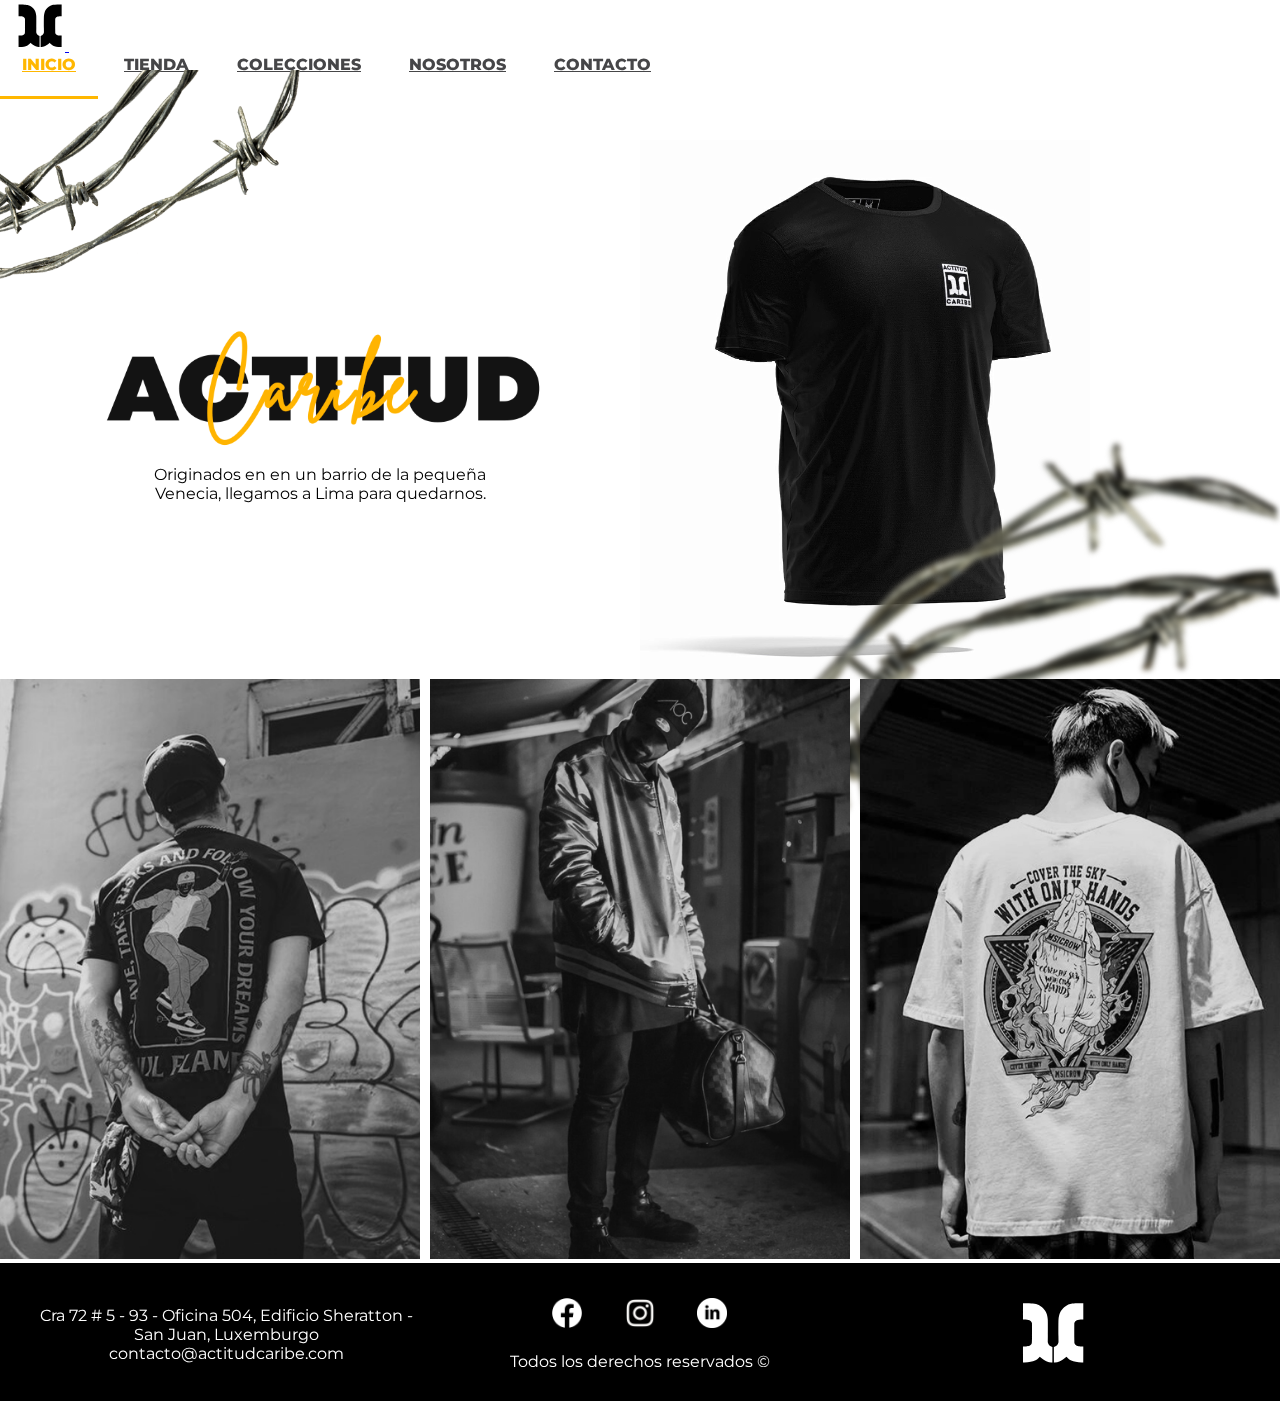
==== index.html @ e96ccc35 "Navbar con Bootstrap agregada" ====
<!DOCTYPE html>
<html lang="en">
  <head>
    <meta charset="UTF-8" />
    <meta http-equiv="X-UA-Compatible" content="IE=edge" />
    <meta name="viewport" content="width=device-width, initial-scale=1.0" />
    <link
      href="https://cdn.jsdelivr.net/npm/bootstrap@5.3.0-alpha3/dist/css/bootstrap.min.css"
      rel="stylesheet"
      integrity="sha384-KK94CHFLLe+nY2dmCWGMq91rCGa5gtU4mk92HdvYe+M/SXH301p5ILy+dN9+nJOZ"
      crossorigin="anonymous"
    />
    <link rel="stylesheet" href="./css/style.css" />
    <title>Actitud Caribe</title>
  </head>
  <body>
    <!-- Menú -->
    <header>
      <nav class="navbar fixed-top navbar-expand-lg" style="background-color: #fff;">
        <div class="container-fluid">
          <a class="navbar-brand" href="./index.html">
            <img src="./imagenes/logo.svg" width="50" />
          </a>
          <button
            class="navbar-toggler"
            type="button"
            data-bs-toggle="collapse"
            data-bs-target="#navbarSupportedContent"
            aria-controls="navbarSupportedContent"
            aria-expanded="false"
            aria-label="Toggle navigation"
          >
            <span class="navbar-toggler-icon"></span>
          </button>
          <div class="collapse navbar-collapse"  id="navbarSupportedContent">
            <div class="navbar-nav justify-content-center">
              <a class="nav-link active" aria-current="page" href="#">Inicio</a>
              <a class="nav-link" href="./secciones/tienda.html">Tienda</a>
              <a class="nav-link" href="./secciones/colecciones.html">Colecciones</a>
              <a class="nav-link" href="./secciones/nosotros.html">Nosotros</a>
              <a class="nav-link" href="./secciones/contacto.html">Contacto</a>
            </div>
          </div>
        </div>
      </nav>
    </header>
    <main>
      <section class="primario">
        <img class="alambre1" src="imagenes/alambre1.png" alt="" />
        <img class="alambre2" src="imagenes/alambre2.png" alt="" />
        <div class="text-container">
          <img
            src="imagenes/caribe-inicio.png"
            alt="Actitud Caribe"
            class="img-titulo"
          />
          <p>
            Originados en en un barrio de la pequeña <br />
            Venecia, llegamos a Lima para quedarnos.
          </p>
        </div>
        <div class="vid-container">
          <video
            class="vid-muestra"
            src="imagenes/tshirt.webm"
            autoplay="autoplay"
            loop="loop"
            muted
          ></video>
        </div>
      </section>
      <section class="secundario">
        <div class="animated-container">
          <a href="">
            <img src="imagenes/1.jpg" alt="Colecciones foto" />
            <div class="capa">
              <p>Soon</p>
            </div>
          </a>
        </div>
        <div class="animated-container">
          <a href="">
            <img src="imagenes/2.jpg" alt="tienda foto" />
            <div class="capa">
              <p>Soon</p>
            </div>
          </a>
        </div>
        <div class="animated-container">
          <a href=""
            ><img src="imagenes/3.jpg" alt="Ver mas" />
            <div class="capa">
              <p>Soon</p>
            </div>
          </a>
        </div>
      </section>
    </main>
    <footer>
      <div>
        <p>
          Cra 72 # 5 - 93 - Oficina 504, Edificio Sheratton - San Juan,
          Luxemburgo
        </p>
        <p>contacto@actitudcaribe.com</p>
      </div>
      <div>
        <div class="redes-container">
          <a href=""
            ><img class="redes-logo" src="imagenes/facebook-logo.png" alt=""
          /></a>
          <a href=""
            ><img class="redes-logo" src="imagenes/instagram-logo.png" alt=""
          /></a>
          <a href=""
            ><img class="redes-logo" src="imagenes/linkedIn-logo.png" alt=""
          /></a>
        </div>
        <div><p>Todos los derechos reservados &copy;</p></div>
      </div>
      <div>
        <img class="footer-logo" src="imagenes/logo.svg" alt="" />
      </div>
    </footer>

    <script
      src="https://cdn.jsdelivr.net/npm/bootstrap@5.3.0-alpha3/dist/js/bootstrap.bundle.min.js"
      integrity="sha384-ENjdO4Dr2bkBIFxQpeoTz1HIcje39Wm4jDKdf19U8gI4ddQ3GYNS7NTKfAdVQSZe"
      crossorigin="anonymous"
    ></script>
  </body>
</html>
---- css/style.css ----
@import url("https://fonts.googleapis.com/css2?family=Montserrat:wght@400;600;800&display=swap");

/* General */
* {
  margin: 0;
  padding: 0;
  font-family: "Montserrat", sans-serif;
}

/* Index */

/* Menu - Barra de navegación */

 /* Menu bootstrap */
 .navbar>.container-fluid {
  background-color: #fff;
 }
 .navbar-toggler{
  border: none;
 }
 .navbar-toggler:focus{
  box-shadow: none;
 }
 .navbar-toggler-icon{
  width: 35px;
 }
 .navbar-nav {
  width: 100%;
  align-items: center;
 }
 .navbar-brand {
  padding-left: 15px;
 }
 .fixed-top {
  height: 70px;
  box-shadow: -1px 5px 17px -4px #727272bf;
 }
 .navbar-expand-lg .navbar-nav .nav-link {
    font-family: "Montserrat", sans-serif;
    font-weight: 800;
    text-transform: uppercase;
    color: #464648;
    padding: 22px;
 }
 .navbar-nav .nav-link.active {
  color: #ffb700;
  border-bottom: #ffb700 solid 3px;
}
.navbar-nav .nav-link:hover {
  color: #ffb700;
  border-bottom: #ffb700 solid 3px;
}

/* Seccion Inicio */
.primario {
  position: relative;
  padding-top: 70px;
  width: 100vw;
  display: flex;
  flex-direction: column;
  text-align: center;
}
.alambre1 {
  display: none;
}
.alambre2 {
  position: absolute;
  width: 250px;
  bottom: -50px;
  right: 0;
  z-index: -10;
}
.img-titulo {
  width: 300px;
}
.vid-container {
  display: flex;
  justify-content: center;
  z-index: -20;
}
.vid-muestra {
  min-width: 300px;
  max-width: 450px;
}

/* Segunda sección */
.secundario {
  display: flex;
  flex-direction: column;
}
.animated-container{
  position: relative;
  overflow: hidden;
}
.animated-container img {
  width: 100vw;
  transition: all 2.2s cubic-bezier(.14,.4,.09,.99);
}
.capa{
  width: 100%;
  height: 100%;
  position: absolute;
  top: 0;
  background-color: rgb(0, 0, 0,.5);
  display: flex;
  align-items: center;
  justify-content: center;
  transition: all 0.4s ease;
  opacity: 0;
}
.capa p {
  color: #fff;
  font-size: 30px;
  font-weight: 800;
  text-transform: uppercase;
  transition: all 400ms ease-out;
}
.animated-container a:hover > .capa {
  opacity: 1;
}
.animated-container a:hover > img{
  transform: scale(1.1);
}

/* Footer */
footer {
  background-color: rgb(0, 0, 0);
  color: #fff;
  display: flex;
  flex-direction: column;
  text-align: center;
}
footer div {
  padding: 10px 5px;
}
.redes-container {
  display: flex;
  justify-content: space-evenly;
}
.redes-logo {
  width: 30px;
}
.footer-logo {
  width: 70px;
  filter: invert(1);
}

/* Tienda */
.section-tienda {
  padding-top: 70px;
}
.section-tienda h1 {
  font-size: 30px;
  padding: 15px 0;
  text-align: center;
}
.products-container {
  display: flex;
  flex-wrap: wrap;
  padding: 10px;
}
.products-container div {
  width: 50%;
  display: flex;
  flex-direction: column;
}
.products-container img {
  width: 100%;
}
.products-container div p {
  padding-left: 10px;
}
.products-container span {
  text-transform: uppercase;
  font-weight: 800;
  font-size: 12px;
}
.products-container a {
  color: #fff;
  background-color: #ffb700;
  text-decoration: none;
  font-weight: 600;
  padding: 3px 5px;
  border-radius: 10px;
  align-self: flex-end;
  margin-right: 10px;
}

/* Colecciones */
.section-colecciones {
  padding-top: 70px;
}
.section-colecciones h1 {
  font-size: 30px;
  text-align: center;
}
.coleccion-contenido {
  display: flex;
  flex-direction: column;
}
.coleccion {
  display: flex;
  justify-content: center;
  flex-direction: column;
  padding: 10px;
  text-align: justify;
}
.invert {
    flex-direction: column-reverse;
}
.coleccion img {
  height: 200px;
  object-fit: contain;
}
.coleccion-contenido h2 {
  text-align: center;
  color: #ffb700;
  text-transform: uppercase;
}
/* Nosotros */
.nosotros {
    padding: 70px 20px 20px;
    text-align: justify;
}
.nosotros img {
    width: 70vw;
    display: block;
    margin: auto;
}
.nosotros h1 {
    text-align: center;
}
.nosotros h3{
  color: #ffb700;
  text-align: center;
  padding: 20px 0 10px;
}

/* Contacto */
.contacto {
    padding-top: 70px;
    min-height: 75vh;
    display: flex;
}
.form-container {
    display: grid;
    grid-template-columns: 1fr;
    max-width: 500px;
    margin: auto;
    padding: 20px;
    text-align: center;
}
form {
     display: flex;
     flex-direction: column;
}
form input {
    padding: 10px 0;
    margin-bottom: 30px;
    border: none;
    border-bottom: 1px solid #ffb700;
}
form input:focus {
    outline: none;
    animation-name: borde-bajo;
    animation-iteration-count: infinite;
    animation-duration: 2s;
}
@keyframes borde-bajo {
    0% {border-image: linear-gradient(90deg, #ffb700 50%, #fff 100%);
        border-bottom: 2px solid transparent;
        border-image-slice: 1;}
    50% {border-image: linear-gradient(90deg, #fff 50%, #ffb700 100% );
        border-bottom: 2px solid transparent;
        border-image-slice: 1;}
    100% {border-image: linear-gradient(90deg, #ffb700 50%, #fff 100%);
        border-bottom: 2px solid transparent;
         border-image-slice: 1;}
}
.boton {
  background-color: #ffb700;
  color: #fff;
  font-size: 18px;
  font-weight: 600;
}

/* Medias query - Mobile First */

@media (min-width: 768px) {
  /* Seccion Inicio */
  .primario {
    display: grid;
    grid-template-columns: 1fr 1fr;
    justify-items: center;
    align-items: center;
  }
  .alambre2 {
    width: 45vw;
    bottom: -70px;
  }
  .img-titulo {
    width: 70%;
  }
  /* Segunda sección */
  .secundario {
    display: grid;
    grid-template-columns: 1fr 1fr 1fr;
    grid-gap: 10px;
  }
  .secundario img {
    width: 100%;
  }
  /* Footer */
  footer {
    display: grid;
    grid-template-columns: 1fr 1fr 1fr;
    padding: 15px 20px 10px;
    align-items: center;
    justify-items: center;
  }

  /* Tiendaa */
  .products-container div {
    width: 33%;
  }
}

@media (min-width: 992px) {
  /* Menu */
  .fixed-top{
    box-shadow: none;
  }
  
  /* Seccion inicio */
  .alambre1 {
    display: block;
    position: absolute;
    top: 0;
    left: 0;
    width: 25vw;
    z-index: 2000;
  }
  .alambre2 {
    bottom: -200px;
  }
  .vid-container {
    width: 100%;
    justify-content: flex-start;
  }

  /* Tiendaa */
  .products-container {
    margin: 0 15px;
  }
  .products-container div {
    width: 25%;
  }

  /* Coleccioness */
  .coleccion {
    flex-direction: row;
    padding: 15px 0;
    justify-content: space-evenly;
    align-items: center;
  }
  .coleccion div {
    flex-basis: 40%;
    padding: 0 15px;
  }
  .coleccion img {
    flex-basis: 50%;
    height: 380px;
  }
}
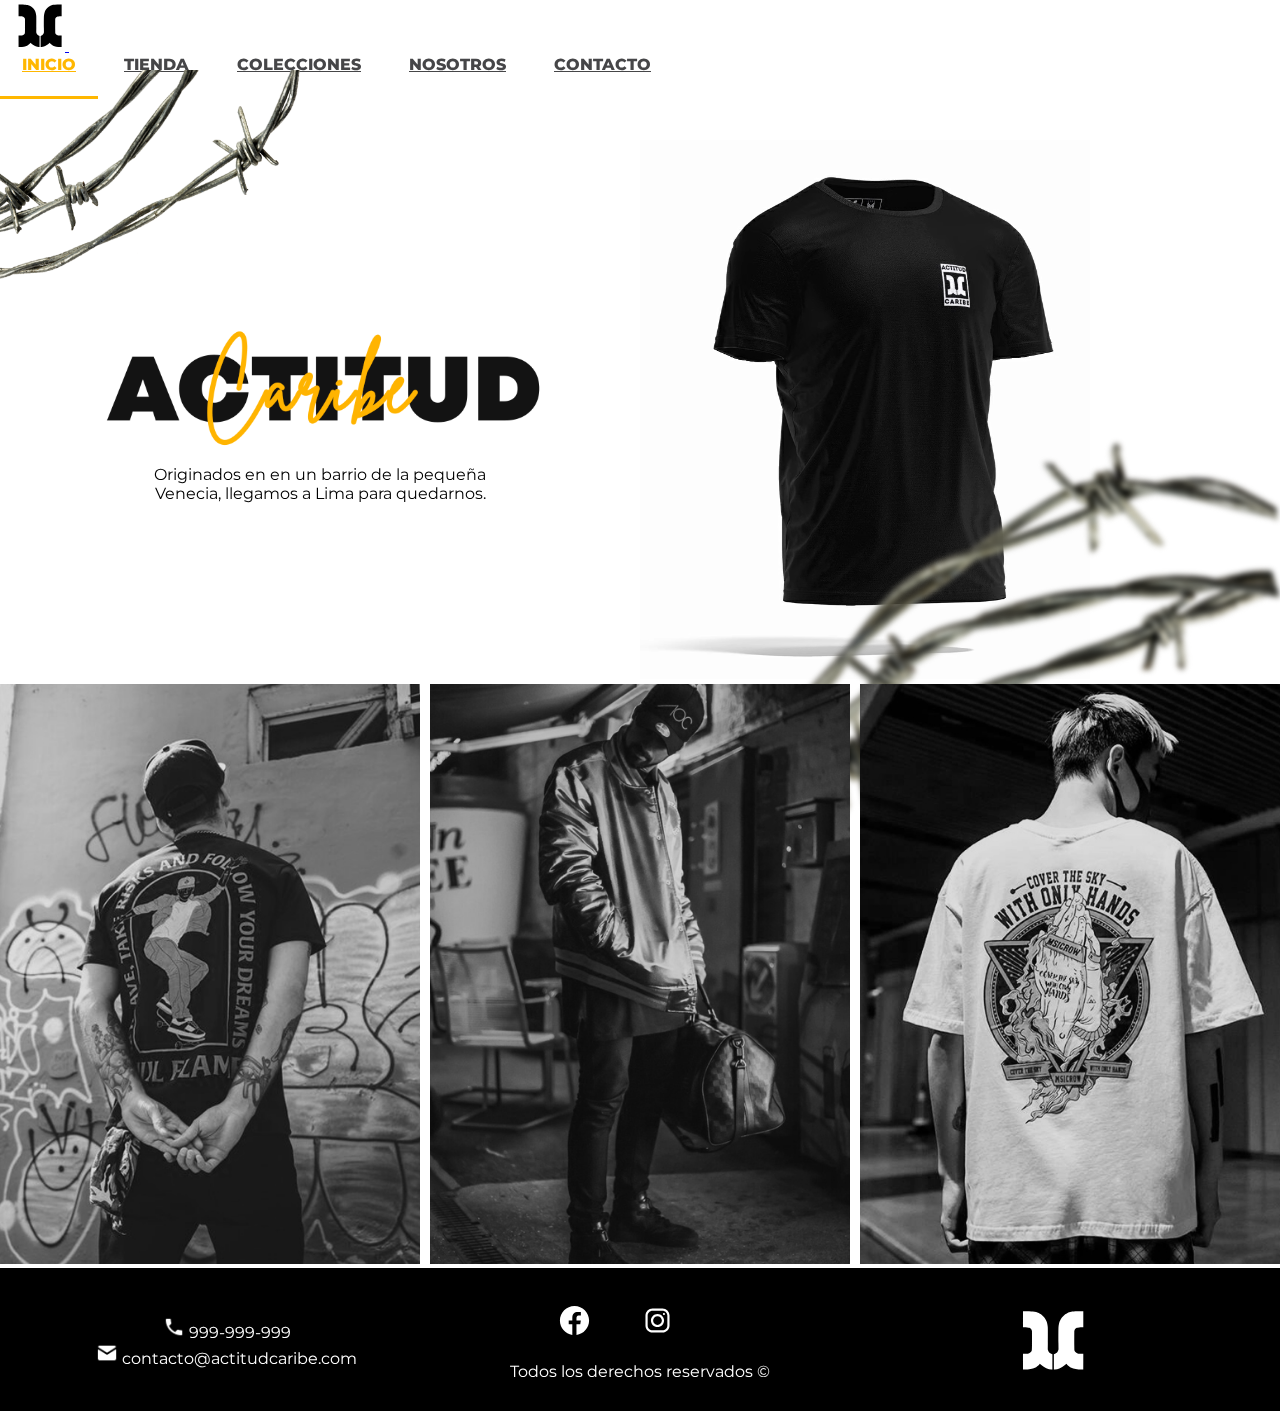
==== commit 5970a3f1: "Cambio de footer y añadido favicon" ====
--- a/index.html
+++ b/index.html
@@ -12,6 +12,7 @@
     />
     <link rel="stylesheet" href="./css/style.css" />
     <title>Actitud Caribe</title>
+    <link rel="icon" type="image/x-icon" href="./imagenes/logo.svg">
   </head>
   <body>
     <!-- Menú -->
@@ -98,22 +99,19 @@
     </main>
     <footer>
       <div>
-        <p>
-          Cra 72 # 5 - 93 - Oficina 504, Edificio Sheratton - San Juan,
-          Luxemburgo
-        </p>
-        <p>contacto@actitudcaribe.com</p>
+        <p><img src="imagenes/telefono.png" alt=""> 999-999-999</p>
+        <p><img src="imagenes/mail.png" alt=""> contacto@actitudcaribe.com</p>
       </div>
       <div>
         <div class="redes-container">
           <a href=""
-            ><img class="redes-logo" src="imagenes/facebook-logo.png" alt=""
+            ><img class="redes-logo" src="imagenes/facebook-logo.svg" alt=""
           /></a>
           <a href=""
-            ><img class="redes-logo" src="imagenes/instagram-logo.png" alt=""
+            ><img class="redes-logo" src="imagenes/instagram-logo.svg" alt=""
           /></a>
           <a href=""
-            ><img class="redes-logo" src="imagenes/linkedIn-logo.png" alt=""
+            ><img class="redes-logo" src="imagenes/linkedIn-logo.svg" alt=""
           /></a>
         </div>
         <div><p>Todos los derechos reservados &copy;</p></div>
--- a/css/style.css
+++ b/css/style.css
@@ -91,6 +91,7 @@
 .animated-container{
   position: relative;
   overflow: hidden;
+  margin-top: 5px;
 }
 .animated-container img {
   width: 100vw;
@@ -129,16 +130,24 @@
   display: flex;
   flex-direction: column;
   text-align: center;
+  padding-top: 10px;
 }
 footer div {
   padding: 10px 5px;
 }
+footer div p img {
+  width: 22px;
+}
 .redes-container {
   display: flex;
   justify-content: space-evenly;
 }
 .redes-logo {
-  width: 30px;
+  width: 35px;
+  filter: invert(1);
+}
+.redes-logo:hover {
+  filter: invert(73%) sepia(85%) saturate(2598%) hue-rotate(1deg) brightness(106%) contrast(103%);
 }
 .footer-logo {
   width: 70px;
@@ -157,7 +166,7 @@
 .products-container {
   display: flex;
   flex-wrap: wrap;
-  padding: 10px;
+  padding: 35px 10px;
 }
 .products-container div {
   width: 50%;
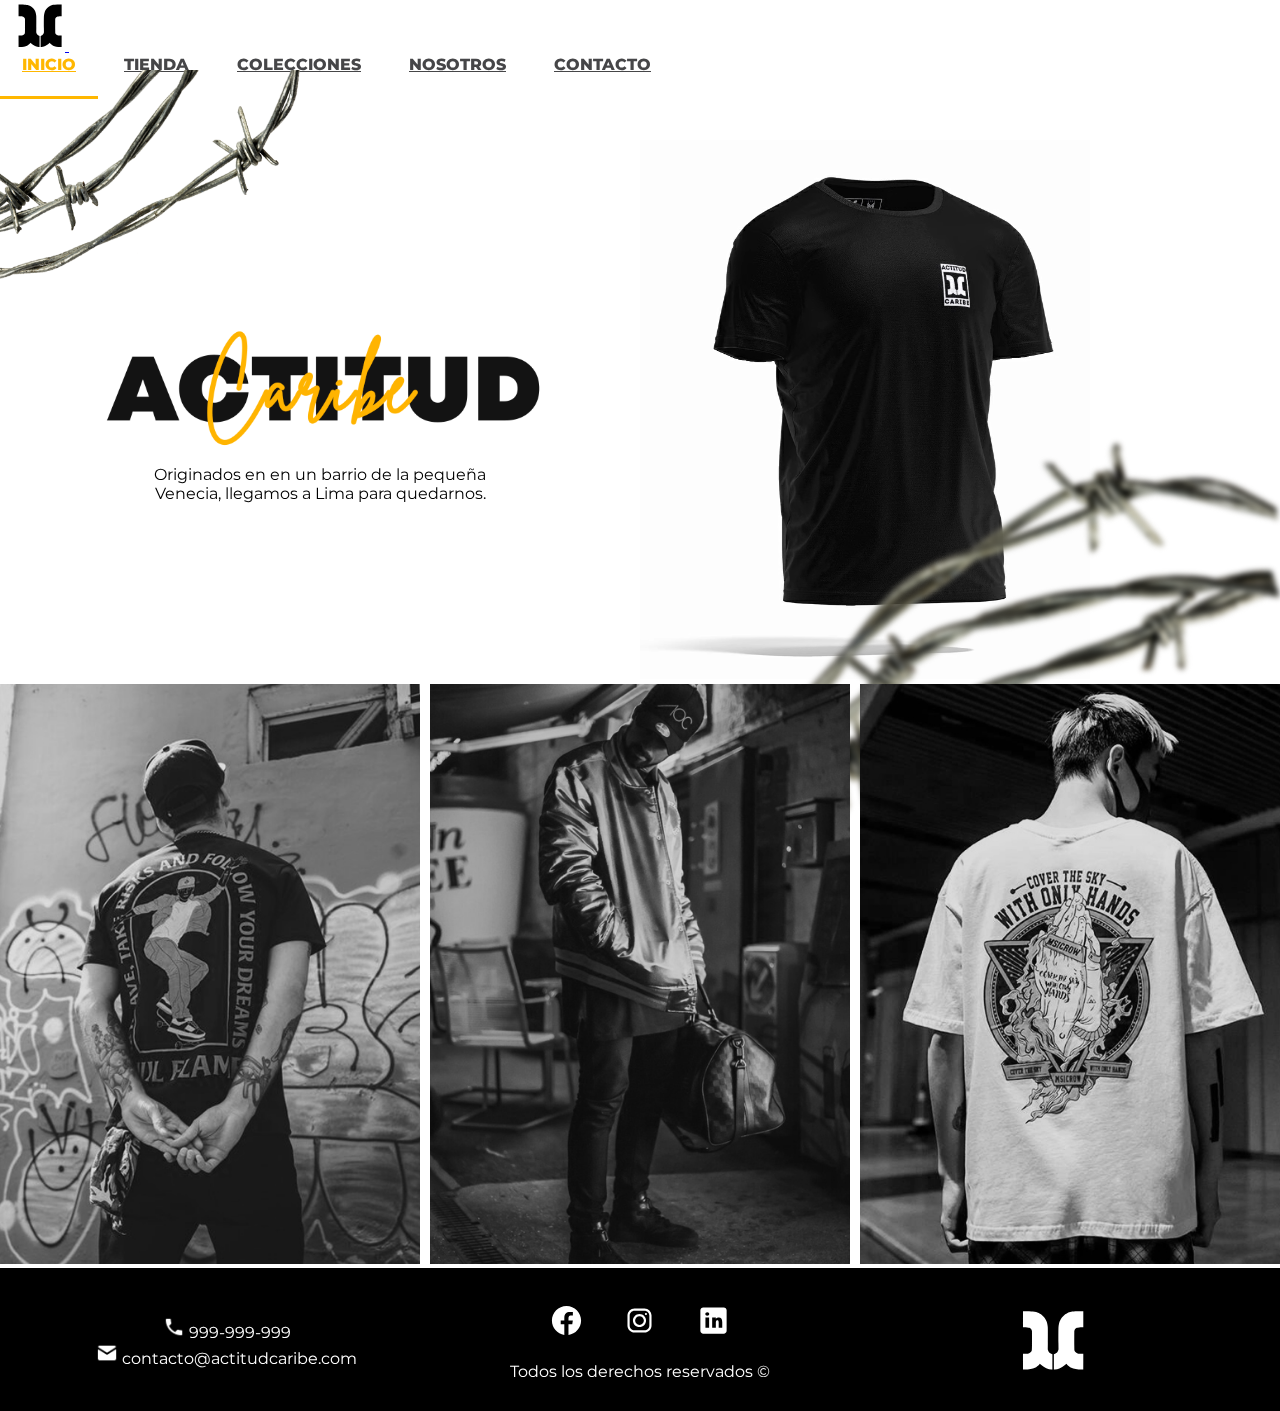
==== commit d218ab28: "arreglo de error en footer" ====
--- a/index.html
+++ b/index.html
@@ -111,7 +111,7 @@
             ><img class="redes-logo" src="imagenes/instagram-logo.svg" alt=""
           /></a>
           <a href=""
-            ><img class="redes-logo" src="imagenes/linkedIn-logo.svg" alt=""
+            ><img class="redes-logo" src="imagenes/linkedin-logo.svg" alt=""
           /></a>
         </div>
         <div><p>Todos los derechos reservados &copy;</p></div>
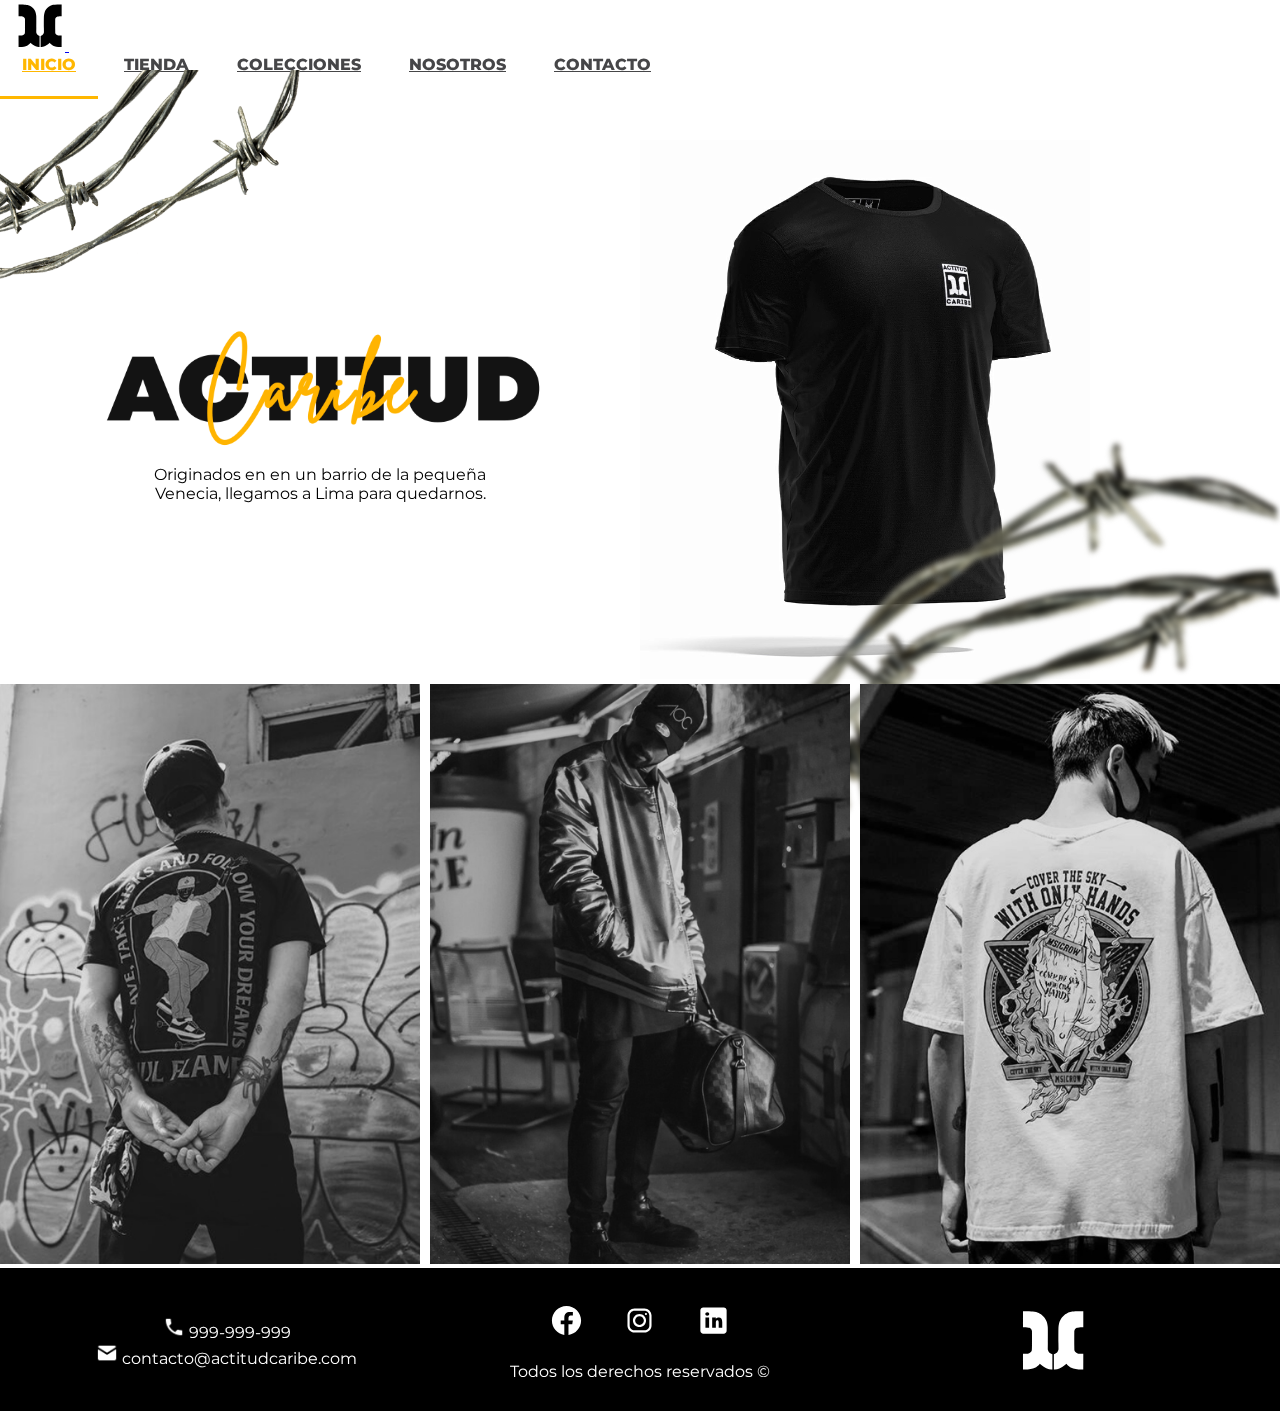
==== commit 400dcba3: "Cambio a sass" ====
--- a/index.html
+++ b/index.html
@@ -17,13 +17,13 @@
   <body>
     <!-- Menú -->
     <header>
-      <nav class="navbar fixed-top navbar-expand-lg" style="background-color: #fff;">
+      <nav class="navbar fixed-top navbar-expand-lg">
         <div class="container-fluid">
-          <a class="navbar-brand" href="./index.html">
-            <img src="./imagenes/logo.svg" width="50" />
+          <a class="navbar-brand logo-nav" href="./index.html">
+            <img src="./imagenes/logo.svg"/>
           </a>
           <button
-            class="navbar-toggler"
+            class="navbar-toggler boton-nav"
             type="button"
             data-bs-toggle="collapse"
             data-bs-target="#navbarSupportedContent"
@@ -31,10 +31,10 @@
             aria-expanded="false"
             aria-label="Toggle navigation"
           >
-            <span class="navbar-toggler-icon"></span>
+            <span class="navbar-toggler-icon boton-nav-icono"></span>
           </button>
           <div class="collapse navbar-collapse"  id="navbarSupportedContent">
-            <div class="navbar-nav justify-content-center">
+            <div class="navbar-nav justify-content-center nav-items">
               <a class="nav-link active" aria-current="page" href="#">Inicio</a>
               <a class="nav-link" href="./secciones/tienda.html">Tienda</a>
               <a class="nav-link" href="./secciones/colecciones.html">Colecciones</a>
@@ -71,7 +71,7 @@
         </div>
       </section>
       <section class="secundario">
-        <div class="animated-container">
+        <div>
           <a href="">
             <img src="imagenes/1.jpg" alt="Colecciones foto" />
             <div class="capa">
@@ -79,7 +79,7 @@
             </div>
           </a>
         </div>
-        <div class="animated-container">
+        <div>
           <a href="">
             <img src="imagenes/2.jpg" alt="tienda foto" />
             <div class="capa">
@@ -87,7 +87,7 @@
             </div>
           </a>
         </div>
-        <div class="animated-container">
+        <div>
           <a href=""
             ><img src="imagenes/3.jpg" alt="Ver mas" />
             <div class="capa">
--- a/css/style.css
+++ b/css/style.css
@@ -1,190 +1,249 @@
 @import url("https://fonts.googleapis.com/css2?family=Montserrat:wght@400;600;800&display=swap");
-
-/* General */
+.titulo-section {
+  font-weight: 800;
+  font-size: 30px;
+  padding: 15px 0;
+  text-align: center;
+}
+
 * {
   margin: 0;
   padding: 0;
   font-family: "Montserrat", sans-serif;
 }
 
-/* Index */
-
-/* Menu - Barra de navegación */
-
- /* Menu bootstrap */
- .navbar>.container-fluid {
+nav {
+  height: 70px;
+  box-shadow: -1px 5px 17px -4px rgba(114, 114, 114, 0.7490196078);
   background-color: #fff;
- }
- .navbar-toggler{
+}
+@media only screen and (min-width: 992px) {
+  nav {
+    box-shadow: none;
+  }
+}
+nav div {
+  background-color: #fff;
+}
+nav div .logo-nav {
+  padding-left: 15px;
+}
+nav div .logo-nav img {
+  width: 50px;
+}
+nav div .boton-nav {
   border: none;
- }
- .navbar-toggler:focus{
+}
+nav div .boton-nav:focus {
   box-shadow: none;
- }
- .navbar-toggler-icon{
+}
+nav div .boton-nav-icono {
   width: 35px;
- }
- .navbar-nav {
+}
+nav div .nav-items {
   width: 100%;
   align-items: center;
- }
- .navbar-brand {
-  padding-left: 15px;
- }
- .fixed-top {
-  height: 70px;
-  box-shadow: -1px 5px 17px -4px #727272bf;
- }
- .navbar-expand-lg .navbar-nav .nav-link {
-    font-family: "Montserrat", sans-serif;
-    font-weight: 800;
-    text-transform: uppercase;
-    color: #464648;
-    padding: 22px;
- }
- .navbar-nav .nav-link.active {
+}
+nav div .nav-items a {
+  font-family: "Montserrat", sans-serif;
+  font-weight: 800;
+  text-transform: uppercase;
+  color: #464648;
+  padding: 22px !important;
+}
+nav div .nav-items a:hover {
   color: #ffb700;
   border-bottom: #ffb700 solid 3px;
 }
-.navbar-nav .nav-link:hover {
-  color: #ffb700;
+nav div .nav-items .active {
+  color: #ffb700 !important;
   border-bottom: #ffb700 solid 3px;
 }
 
-/* Seccion Inicio */
+footer {
+  background-color: #000;
+  color: #fff;
+  display: flex;
+  flex-direction: column;
+  padding-top: 10px;
+}
+@media only screen and (min-width: 768px) {
+  footer {
+    display: grid;
+    grid-template-columns: 1fr 1fr 1fr;
+    padding: 15px 20px 10px;
+    align-items: center;
+    justify-items: center;
+  }
+}
+footer div {
+  padding: 10px 5px;
+}
+footer div p {
+  text-align: center;
+}
+footer div p img {
+  width: 22px;
+}
+footer .redes-container {
+  display: flex;
+  justify-content: space-evenly;
+}
+footer .redes-container .redes-logo {
+  width: 35px;
+  filter: invert(1);
+}
+footer .redes-container .redes-logo:hover {
+  filter: invert(73%) sepia(85%) saturate(2598%) hue-rotate(1deg) brightness(106%) contrast(103%);
+}
+footer .footer-logo {
+  width: 70px;
+  filter: invert(1);
+}
+
 .primario {
   position: relative;
   padding-top: 70px;
-  width: 100vw;
-  display: flex;
-  flex-direction: column;
-  text-align: center;
-}
-.alambre1 {
+  display: flex;
+  flex-direction: column;
+  text-align: center;
+}
+@media only screen and (min-width: 768px) {
+  .primario {
+    display: grid;
+    grid-template-columns: 1fr 1fr;
+    justify-items: center;
+    align-items: center;
+  }
+}
+.primario .alambre1 {
   display: none;
 }
-.alambre2 {
+@media only screen and (min-width: 992px) {
+  .primario .alambre1 {
+    display: block;
+    position: absolute;
+    top: 0;
+    left: 0;
+    width: 25vw;
+    z-index: 2000;
+  }
+}
+.primario .alambre2 {
   position: absolute;
   width: 250px;
   bottom: -50px;
   right: 0;
   z-index: -10;
 }
-.img-titulo {
+@media only screen and (min-width: 768px) {
+  .primario .alambre2 {
+    width: 45vw;
+    bottom: -70px;
+  }
+}
+@media only screen and (min-width: 992px) {
+  .primario .alambre2 {
+    bottom: -200px;
+  }
+}
+.primario .text-container .img-titulo {
   width: 300px;
 }
-.vid-container {
+@media only screen and (min-width: 768px) {
+  .primario .text-container .img-titulo {
+    width: 70%;
+  }
+}
+.primario .vid-container {
   display: flex;
   justify-content: center;
   z-index: -20;
 }
-.vid-muestra {
+@media only screen and (min-width: 992px) {
+  .primario .vid-container {
+    width: 100%;
+    justify-content: flex-start;
+  }
+}
+.primario .vid-container .vid-muestra {
   min-width: 300px;
   max-width: 450px;
 }
 
-/* Segunda sección */
 .secundario {
   display: flex;
   flex-direction: column;
 }
-.animated-container{
+@media only screen and (min-width: 768px) {
+  .secundario {
+    display: grid;
+    grid-template-columns: 1fr 1fr 1fr;
+    grid-gap: 10px;
+  }
+}
+.secundario div {
   position: relative;
   overflow: hidden;
   margin-top: 5px;
 }
-.animated-container img {
-  width: 100vw;
-  transition: all 2.2s cubic-bezier(.14,.4,.09,.99);
-}
-.capa{
+.secundario div a:hover > .capa {
+  opacity: 1;
+}
+.secundario div a:hover > img {
+  transform: scale(1.1);
+}
+.secundario div a img {
+  width: 100%;
+  transition: all 2.2s cubic-bezier(0.14, 0.4, 0.09, 0.99);
+}
+.secundario div a div {
   width: 100%;
   height: 100%;
   position: absolute;
   top: 0;
-  background-color: rgb(0, 0, 0,.5);
+  margin-top: 0;
+  background-color: rgba(0, 0, 0, 0.5);
   display: flex;
   align-items: center;
   justify-content: center;
   transition: all 0.4s ease;
   opacity: 0;
 }
-.capa p {
+.secundario div a div p {
   color: #fff;
   font-size: 30px;
   font-weight: 800;
   text-transform: uppercase;
   transition: all 400ms ease-out;
 }
-.animated-container a:hover > .capa {
-  opacity: 1;
-}
-.animated-container a:hover > img{
-  transform: scale(1.1);
-}
-
-/* Footer */
-footer {
-  background-color: rgb(0, 0, 0);
-  color: #fff;
-  display: flex;
-  flex-direction: column;
-  text-align: center;
-  padding-top: 10px;
-}
-footer div {
-  padding: 10px 5px;
-}
-footer div p img {
-  width: 22px;
-}
-.redes-container {
-  display: flex;
-  justify-content: space-evenly;
-}
-.redes-logo {
-  width: 35px;
-  filter: invert(1);
-}
-.redes-logo:hover {
-  filter: invert(73%) sepia(85%) saturate(2598%) hue-rotate(1deg) brightness(106%) contrast(103%);
-}
-.footer-logo {
-  width: 70px;
-  filter: invert(1);
-}
-
-/* Tienda */
+
 .section-tienda {
   padding-top: 70px;
 }
-.section-tienda h1 {
-  font-size: 30px;
-  padding: 15px 0;
-  text-align: center;
-}
-.products-container {
-  display: flex;
-  flex-wrap: wrap;
-  padding: 35px 10px;
-}
-.products-container div {
-  width: 50%;
-  display: flex;
-  flex-direction: column;
-}
-.products-container img {
+.section-tienda .products-container {
+  display: grid;
+  grid-template-columns: repeat(auto-fit, minmax(300px, 1fr));
+  gap: 25px;
+  padding-bottom: 25px;
+}
+.section-tienda .products-container div {
+  display: flex;
+  flex-direction: column;
+  padding: 16px;
+}
+.section-tienda .products-container div img {
   width: 100%;
 }
-.products-container div p {
+.section-tienda .products-container div p {
   padding-left: 10px;
 }
-.products-container span {
+.section-tienda .products-container div p span {
   text-transform: uppercase;
   font-weight: 800;
   font-size: 12px;
 }
-.products-container a {
+.section-tienda .products-container div a {
   color: #fff;
   background-color: #ffb700;
   text-decoration: none;
@@ -195,189 +254,120 @@
   margin-right: 10px;
 }
 
-/* Colecciones */
 .section-colecciones {
   padding-top: 70px;
 }
-.section-colecciones h1 {
-  font-size: 30px;
-  text-align: center;
-}
-.coleccion-contenido {
-  display: flex;
-  flex-direction: column;
-}
-.coleccion {
+.section-colecciones .coleccion-contenido {
+  display: flex;
+  flex-direction: column;
+}
+.section-colecciones .coleccion-contenido .coleccion {
   display: flex;
   justify-content: center;
   flex-direction: column;
   padding: 10px;
   text-align: justify;
 }
-.invert {
-    flex-direction: column-reverse;
-}
-.coleccion img {
+.section-colecciones .coleccion-contenido .coleccion .invert {
+  flex-direction: column-reverse;
+}
+@media only screen and (min-width: 992px) {
+  .section-colecciones .coleccion-contenido .coleccion {
+    flex-direction: row;
+    padding: 15px 0;
+    justify-content: space-evenly;
+    align-items: center;
+  }
+}
+.section-colecciones .coleccion-contenido .coleccion img {
   height: 200px;
-  object-fit: contain;
-}
-.coleccion-contenido h2 {
+  -o-object-fit: contain;
+     object-fit: contain;
+}
+@media only screen and (min-width: 992px) {
+  .section-colecciones .coleccion-contenido .coleccion img {
+    flex-basis: 50%;
+    height: 380px;
+  }
+}
+@media only screen and (min-width: 992px) {
+  .section-colecciones .coleccion-contenido .coleccion div {
+    flex-basis: 40%;
+  }
+}
+.section-colecciones .coleccion-contenido .coleccion div h2 {
   text-align: center;
   color: #ffb700;
   text-transform: uppercase;
 }
-/* Nosotros */
+
 .nosotros {
-    padding: 70px 20px 20px;
-    text-align: justify;
+  padding: 70px 20px 20px;
+  text-align: justify;
 }
 .nosotros img {
-    width: 70vw;
-    display: block;
-    margin: auto;
-}
-.nosotros h1 {
-    text-align: center;
-}
-.nosotros h3{
+  width: 70vw;
+  display: block;
+  margin: auto;
+}
+.nosotros h3 {
   color: #ffb700;
   text-align: center;
   padding: 20px 0 10px;
 }
 
-/* Contacto */
 .contacto {
-    padding-top: 70px;
-    min-height: 75vh;
-    display: flex;
-}
-.form-container {
-    display: grid;
-    grid-template-columns: 1fr;
-    max-width: 500px;
-    margin: auto;
-    padding: 20px;
-    text-align: center;
-}
-form {
-     display: flex;
-     flex-direction: column;
-}
-form input {
-    padding: 10px 0;
-    margin-bottom: 30px;
-    border: none;
-    border-bottom: 1px solid #ffb700;
-}
-form input:focus {
-    outline: none;
-    animation-name: borde-bajo;
-    animation-iteration-count: infinite;
-    animation-duration: 2s;
+  padding-top: 70px;
+  min-height: 100vh;
+  display: flex;
+}
+.contacto .form-container {
+  display: grid;
+  grid-template-columns: 1fr;
+  max-width: 500px;
+  margin: auto;
+  padding: 20px;
+  text-align: center;
+}
+.contacto form {
+  display: flex;
+  flex-direction: column;
+}
+.contacto form input {
+  padding: 10px 0;
+  margin-bottom: 30px;
+  border: none;
+  border-bottom: 1px solid #ffb700;
+}
+.contacto form input:focus {
+  outline: none;
+  animation-name: borde-bajo;
+  animation-iteration-count: infinite;
+  animation-duration: 2s;
 }
 @keyframes borde-bajo {
-    0% {border-image: linear-gradient(90deg, #ffb700 50%, #fff 100%);
-        border-bottom: 2px solid transparent;
-        border-image-slice: 1;}
-    50% {border-image: linear-gradient(90deg, #fff 50%, #ffb700 100% );
-        border-bottom: 2px solid transparent;
-        border-image-slice: 1;}
-    100% {border-image: linear-gradient(90deg, #ffb700 50%, #fff 100%);
-        border-bottom: 2px solid transparent;
-         border-image-slice: 1;}
-}
-.boton {
+  0% {
+    -o-border-image: linear-gradient(90deg, #ffb700 50%, #fff 100%);
+       border-image: linear-gradient(90deg, #ffb700 50%, #fff 100%);
+    border-bottom: 2px solid transparent;
+    border-image-slice: 1;
+  }
+  50% {
+    -o-border-image: linear-gradient(90deg, #fff 50%, #ffb700 100%);
+       border-image: linear-gradient(90deg, #fff 50%, #ffb700 100%);
+    border-bottom: 2px solid transparent;
+    border-image-slice: 1;
+  }
+  100% {
+    -o-border-image: linear-gradient(90deg, #ffb700 50%, #fff 100%);
+       border-image: linear-gradient(90deg, #ffb700 50%, #fff 100%);
+    border-bottom: 2px solid transparent;
+    border-image-slice: 1;
+  }
+}
+.contacto form .boton {
   background-color: #ffb700;
   color: #fff;
   font-size: 18px;
   font-weight: 600;
-}
-
-/* Medias query - Mobile First */
-
-@media (min-width: 768px) {
-  /* Seccion Inicio */
-  .primario {
-    display: grid;
-    grid-template-columns: 1fr 1fr;
-    justify-items: center;
-    align-items: center;
-  }
-  .alambre2 {
-    width: 45vw;
-    bottom: -70px;
-  }
-  .img-titulo {
-    width: 70%;
-  }
-  /* Segunda sección */
-  .secundario {
-    display: grid;
-    grid-template-columns: 1fr 1fr 1fr;
-    grid-gap: 10px;
-  }
-  .secundario img {
-    width: 100%;
-  }
-  /* Footer */
-  footer {
-    display: grid;
-    grid-template-columns: 1fr 1fr 1fr;
-    padding: 15px 20px 10px;
-    align-items: center;
-    justify-items: center;
-  }
-
-  /* Tiendaa */
-  .products-container div {
-    width: 33%;
-  }
-}
-
-@media (min-width: 992px) {
-  /* Menu */
-  .fixed-top{
-    box-shadow: none;
-  }
-  
-  /* Seccion inicio */
-  .alambre1 {
-    display: block;
-    position: absolute;
-    top: 0;
-    left: 0;
-    width: 25vw;
-    z-index: 2000;
-  }
-  .alambre2 {
-    bottom: -200px;
-  }
-  .vid-container {
-    width: 100%;
-    justify-content: flex-start;
-  }
-
-  /* Tiendaa */
-  .products-container {
-    margin: 0 15px;
-  }
-  .products-container div {
-    width: 25%;
-  }
-
-  /* Coleccioness */
-  .coleccion {
-    flex-direction: row;
-    padding: 15px 0;
-    justify-content: space-evenly;
-    align-items: center;
-  }
-  .coleccion div {
-    flex-basis: 40%;
-    padding: 0 15px;
-  }
-  .coleccion img {
-    flex-basis: 50%;
-    height: 380px;
-  }
-}
+}/*# sourceMappingURL=style.css.map */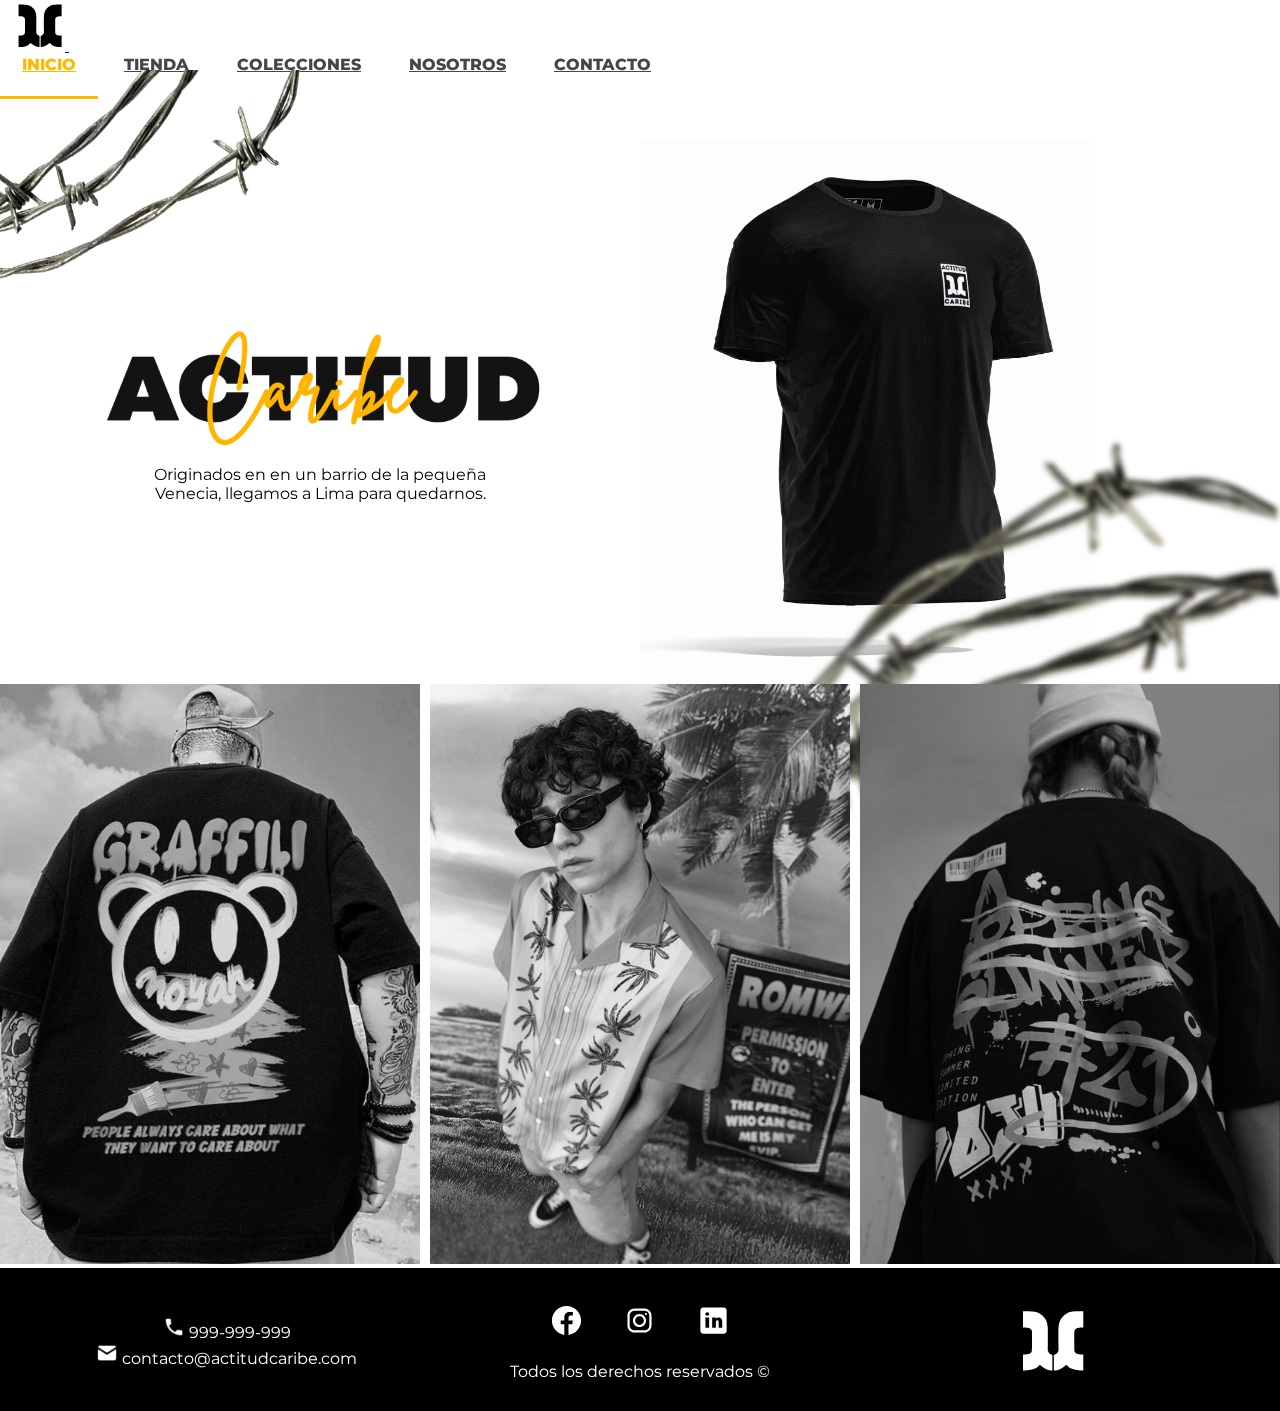
==== commit 927d543e: "Rellenando con contenido (Quitando lorem y cambiando imagenes)" ====
--- a/index.html
+++ b/index.html
@@ -72,26 +72,26 @@
       </section>
       <section class="secundario">
         <div>
-          <a href="">
-            <img src="imagenes/1.jpg" alt="Colecciones foto" />
+          <a href="./secciones/tienda.html">
+            <img src="imagenes/polo-tienda-4.jpg" alt="Colecciones foto" />
             <div class="capa">
-              <p>Soon</p>
+              <p>Tienda</p>
             </div>
           </a>
         </div>
         <div>
-          <a href="">
-            <img src="imagenes/2.jpg" alt="tienda foto" />
+          <a href="./secciones/colecciones.html">
+            <img src="imagenes/polo-tienda-2.jpg" alt="tienda foto" />
             <div class="capa">
-              <p>Soon</p>
+              <p>Colecciones</p>
             </div>
           </a>
         </div>
         <div>
-          <a href=""
-            ><img src="imagenes/3.jpg" alt="Ver mas" />
+          <a href="./secciones/nosotros.html">
+            <img src="imagenes/polo-tienda-6.jpg" alt="Ver mas" />
             <div class="capa">
-              <p>Soon</p>
+              <p>Nosotros</p>
             </div>
           </a>
         </div>
--- a/css/style.css
+++ b/css/style.css
@@ -78,6 +78,7 @@
 }
 footer div {
   padding: 10px 5px;
+  margin: auto;
 }
 footer div p {
   text-align: center;
@@ -195,6 +196,10 @@
 }
 .secundario div a img {
   width: 100%;
+  filter: grayscale(1);
+  aspect-ratio: 34/47;
+  -o-object-fit: cover;
+     object-fit: cover;
   transition: all 2.2s cubic-bezier(0.14, 0.4, 0.09, 0.99);
 }
 .secundario div a div {
@@ -225,7 +230,7 @@
   display: grid;
   grid-template-columns: repeat(auto-fit, minmax(300px, 1fr));
   gap: 25px;
-  padding-bottom: 25px;
+  padding: 0 10px 25px;
 }
 .section-tienda .products-container div {
   display: flex;
@@ -234,6 +239,16 @@
 }
 .section-tienda .products-container div img {
   width: 100%;
+  aspect-ratio: 4/5;
+  -o-object-fit: cover;
+     object-fit: cover;
+  -o-object-position: top;
+     object-position: top;
+  filter: grayscale(0.6);
+  transition: all 0.4s;
+}
+.section-tienda .products-container div img:hover {
+  filter: grayscale(0);
 }
 .section-tienda .products-container div p {
   padding-left: 10px;
@@ -268,47 +283,43 @@
   padding: 10px;
   text-align: justify;
 }
-.section-colecciones .coleccion-contenido .coleccion .invert {
+.section-colecciones .coleccion-contenido .coleccion img {
+  -o-object-fit: cover;
+     object-fit: cover;
+}
+.section-colecciones .coleccion-contenido .coleccion div h2 {
+  text-align: center;
+  color: #ffb700;
+  text-transform: uppercase;
+}
+.section-colecciones .coleccion-contenido .invert {
   flex-direction: column-reverse;
 }
-@media only screen and (min-width: 992px) {
+
+@media (min-width: 992px) {
   .section-colecciones .coleccion-contenido .coleccion {
     flex-direction: row;
-    padding: 15px 0;
+    padding: 15px;
+    align-items: center;
     justify-content: space-evenly;
-    align-items: center;
-  }
-}
-.section-colecciones .coleccion-contenido .coleccion img {
-  height: 200px;
-  -o-object-fit: contain;
-     object-fit: contain;
-}
-@media only screen and (min-width: 992px) {
+  }
+  .section-colecciones .coleccion-contenido .coleccion div {
+    padding: 0 15px;
+    width: 35%;
+  }
   .section-colecciones .coleccion-contenido .coleccion img {
-    flex-basis: 50%;
-    height: 380px;
-  }
-}
-@media only screen and (min-width: 992px) {
-  .section-colecciones .coleccion-contenido .coleccion div {
-    flex-basis: 40%;
-  }
-}
-.section-colecciones .coleccion-contenido .coleccion div h2 {
-  text-align: center;
-  color: #ffb700;
-  text-transform: uppercase;
-}
-
+    width: 50%;
+  }
+}
 .nosotros {
   padding: 70px 20px 20px;
   text-align: justify;
 }
 .nosotros img {
-  width: 70vw;
+  width: 70%;
   display: block;
   margin: auto;
+  margin-right: 0;
 }
 .nosotros h3 {
   color: #ffb700;
@@ -316,6 +327,14 @@
   padding: 20px 0 10px;
 }
 
+@media (min-width: 768px) {
+  .nosotros {
+    padding: 70px 100px 20px;
+  }
+  .nosotros img {
+    width: 50%;
+  }
+}
 .contacto {
   padding-top: 70px;
   min-height: 100vh;
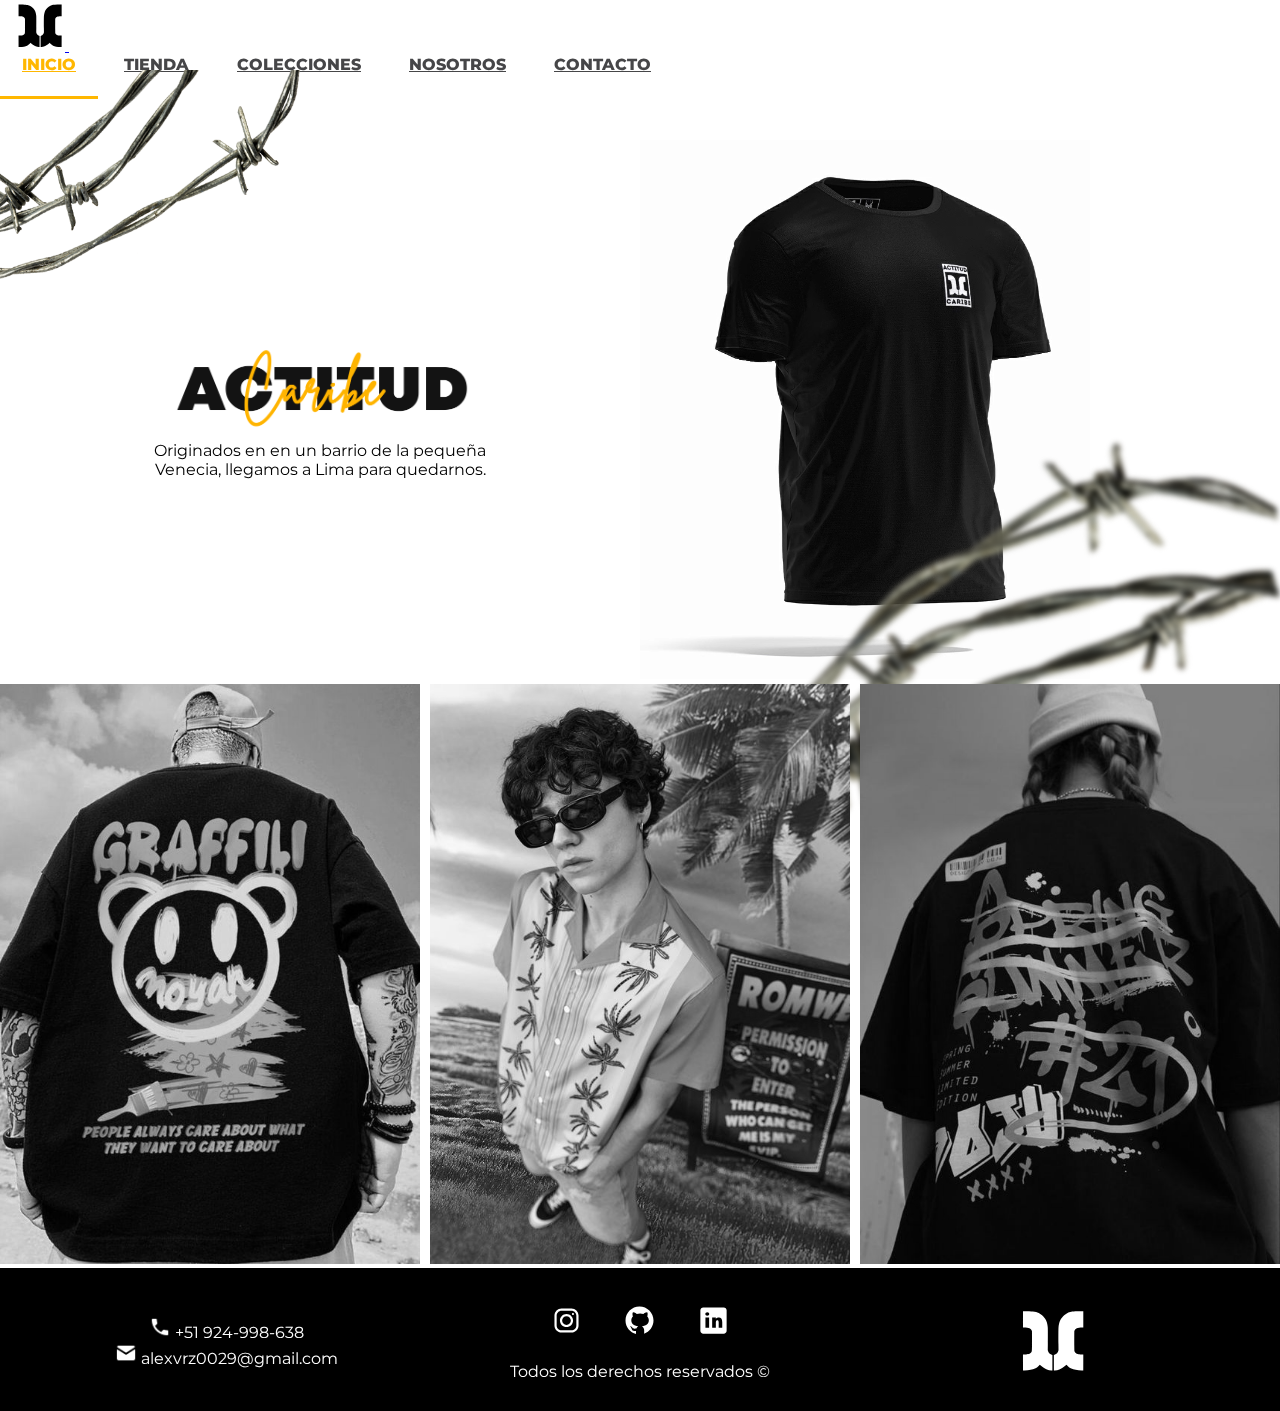
==== commit 3cf88668: "Agregando alts, Bem, extend,variable, y mas detalles y correciones" ====
--- a/index.html
+++ b/index.html
@@ -1,9 +1,15 @@
 <!DOCTYPE html>
-<html lang="en">
+<html lang="es">
   <head>
     <meta charset="UTF-8" />
     <meta http-equiv="X-UA-Compatible" content="IE=edge" />
     <meta name="viewport" content="width=device-width, initial-scale=1.0" />
+    <meta
+      name="description"
+      content="Bienvenido a Actitud Caribe, la tienda de ropa streetwear en línea que ofrece una amplia variedad de productos de alta calidad y marcas locales y emergentes. Explora nuestras colecciones y encuentra el estilo perfecto que se adapte a tu personalidad.">
+    <meta
+    name="keywords"
+    content="Actitud Caribe, tienda de ropa streetwear, moda urbana, colecciones de ropa, ropa de moda">
     <link
       href="https://cdn.jsdelivr.net/npm/bootstrap@5.3.0-alpha3/dist/css/bootstrap.min.css"
       rel="stylesheet"
@@ -12,7 +18,7 @@
     />
     <link rel="stylesheet" href="./css/style.css" />
     <title>Actitud Caribe</title>
-    <link rel="icon" type="image/x-icon" href="./imagenes/logo.svg">
+    <link rel="icon" type="image/x-icon" href="./imagenes/logo.svg" />
   </head>
   <body>
     <!-- Menú -->
@@ -20,7 +26,7 @@
       <nav class="navbar fixed-top navbar-expand-lg">
         <div class="container-fluid">
           <a class="navbar-brand logo-nav" href="./index.html">
-            <img src="./imagenes/logo.svg"/>
+            <img src="./imagenes/logo.svg" alt="logo actitud caribe"/>
           </a>
           <button
             class="navbar-toggler boton-nav"
@@ -33,22 +39,24 @@
           >
             <span class="navbar-toggler-icon boton-nav-icono"></span>
           </button>
-          <div class="collapse navbar-collapse"  id="navbarSupportedContent">
+          <div class="collapse navbar-collapse" id="navbarSupportedContent">
             <div class="navbar-nav justify-content-center nav-items">
               <a class="nav-link active" aria-current="page" href="#">Inicio</a>
-              <a class="nav-link" href="./secciones/tienda.html">Tienda</a>
-              <a class="nav-link" href="./secciones/colecciones.html">Colecciones</a>
-              <a class="nav-link" href="./secciones/nosotros.html">Nosotros</a>
-              <a class="nav-link" href="./secciones/contacto.html">Contacto</a>
+              <a class="nav-link" href="./pages/tienda.html">Tienda</a>
+              <a class="nav-link" href="./pages/colecciones.html"
+                >Colecciones</a
+              >
+              <a class="nav-link" href="./pages/nosotros.html">Nosotros</a>
+              <a class="nav-link" href="./pages/contacto.html">Contacto</a>
             </div>
           </div>
         </div>
       </nav>
     </header>
-    <main>
-      <section class="primario">
-        <img class="alambre1" src="imagenes/alambre1.png" alt="" />
-        <img class="alambre2" src="imagenes/alambre2.png" alt="" />
+    <main class="inicio">
+      <section class="inicio__primario">
+        <img class="alambre1" src="imagenes/alambre1.png" alt="Púas de alambre" />
+        <img class="alambre2" src="imagenes/alambre2.png" alt="Púas de alambre" />
         <div class="text-container">
           <img
             src="imagenes/caribe-inicio.png"
@@ -70,26 +78,26 @@
           ></video>
         </div>
       </section>
-      <section class="secundario">
+      <section class="inicio__secundario">
         <div>
-          <a href="./secciones/tienda.html">
-            <img src="imagenes/polo-tienda-4.jpg" alt="Colecciones foto" />
+          <a href="./pages/tienda.html">
+            <img src="imagenes/polo-tienda-4.jpg" alt="Tienda" />
             <div class="capa">
               <p>Tienda</p>
             </div>
           </a>
         </div>
         <div>
-          <a href="./secciones/colecciones.html">
-            <img src="imagenes/polo-tienda-2.jpg" alt="tienda foto" />
+          <a href="./pages/colecciones.html">
+            <img src="imagenes/polo-tienda-2.jpg" alt="Colecciones" />
             <div class="capa">
               <p>Colecciones</p>
             </div>
           </a>
         </div>
         <div>
-          <a href="./secciones/nosotros.html">
-            <img src="imagenes/polo-tienda-6.jpg" alt="Ver mas" />
+          <a href="./pages/nosotros.html">
+            <img src="imagenes/polo-tienda-6.jpg" alt="Nosotros" />
             <div class="capa">
               <p>Nosotros</p>
             </div>
@@ -99,25 +107,36 @@
     </main>
     <footer>
       <div>
-        <p><img src="imagenes/telefono.png" alt=""> 999-999-999</p>
-        <p><img src="imagenes/mail.png" alt=""> contacto@actitudcaribe.com</p>
+        <p><img src="imagenes/telefono.png" alt="telefono" /> +51 924-998-638</p>
+        <p><img src="imagenes/mail.png" alt="correo" /> alexvrz0029@gmail.com</p>
       </div>
       <div>
         <div class="redes-container">
-          <a href=""
-            ><img class="redes-logo" src="imagenes/facebook-logo.svg" alt=""
+          <a href="https://www.instagram.com/alexmacuin/" target="_blank"
+            ><img
+              class="redes-logo"
+              src="imagenes/instagram-logo.svg"
+              alt="logo de instagram"
           /></a>
-          <a href=""
-            ><img class="redes-logo" src="imagenes/instagram-logo.svg" alt=""
+          <a href="https://github.com/AlexanderVerenzuela" target="_blank"
+            ><img
+              class="redes-logo"
+              src="imagenes/github-logo.svg"
+              alt="logo de github"
           /></a>
-          <a href=""
-            ><img class="redes-logo" src="imagenes/linkedin-logo.svg" alt=""
+          <a
+            href="https://www.linkedin.com/in/alexander-verenzuela-daboin-0ba061134/"
+            target="_blank"
+            ><img
+              class="redes-logo"
+              src="imagenes/linkedin-logo.svg"
+              alt="logo de linkedin"
           /></a>
         </div>
         <div><p>Todos los derechos reservados &copy;</p></div>
       </div>
       <div>
-        <img class="footer-logo" src="imagenes/logo.svg" alt="" />
+        <img class="footer-logo" src="imagenes/logo.svg" alt="Logo Actitud Caribe" />
       </div>
     </footer>
 
--- a/css/style.css
+++ b/css/style.css
@@ -1,5 +1,5 @@
 @import url("https://fonts.googleapis.com/css2?family=Montserrat:wght@400;600;800&display=swap");
-.titulo-section {
+.titulo-section, .section-colecciones .coleccion-contenido .coleccion div h2 {
   font-weight: 800;
   font-size: 30px;
   padding: 15px 0;
@@ -16,11 +16,6 @@
   height: 70px;
   box-shadow: -1px 5px 17px -4px rgba(114, 114, 114, 0.7490196078);
   background-color: #fff;
-}
-@media only screen and (min-width: 992px) {
-  nav {
-    box-shadow: none;
-  }
 }
 nav div {
   background-color: #fff;
@@ -60,6 +55,11 @@
   border-bottom: #ffb700 solid 3px;
 }
 
+@media (min-width: 992px) {
+  nav {
+    box-shadow: none;
+  }
+}
 footer {
   background-color: #000;
   color: #fff;
@@ -67,7 +67,33 @@
   flex-direction: column;
   padding-top: 10px;
 }
-@media only screen and (min-width: 768px) {
+footer div {
+  padding: 10px 5px;
+  margin: auto;
+}
+footer div p {
+  text-align: center;
+}
+footer div p img {
+  width: 22px;
+}
+footer .redes-container {
+  display: flex;
+  justify-content: space-evenly;
+}
+footer .redes-container .redes-logo {
+  width: 35px;
+  filter: invert(1);
+}
+footer .redes-container .redes-logo:hover {
+  filter: invert(73%) sepia(85%) saturate(2598%) hue-rotate(1deg) brightness(106%) contrast(103%);
+}
+footer .footer-logo {
+  width: 70px;
+  filter: invert(1);
+}
+
+@media (min-width: 768px) {
   footer {
     display: grid;
     grid-template-columns: 1fr 1fr 1fr;
@@ -76,52 +102,104 @@
     justify-items: center;
   }
 }
-footer div {
-  padding: 10px 5px;
-  margin: auto;
-}
-footer div p {
-  text-align: center;
-}
-footer div p img {
-  width: 22px;
-}
-footer .redes-container {
-  display: flex;
-  justify-content: space-evenly;
-}
-footer .redes-container .redes-logo {
-  width: 35px;
-  filter: invert(1);
-}
-footer .redes-container .redes-logo:hover {
-  filter: invert(73%) sepia(85%) saturate(2598%) hue-rotate(1deg) brightness(106%) contrast(103%);
-}
-footer .footer-logo {
-  width: 70px;
-  filter: invert(1);
-}
-
-.primario {
+.inicio__primario {
   position: relative;
   padding-top: 70px;
   display: flex;
   flex-direction: column;
   text-align: center;
 }
-@media only screen and (min-width: 768px) {
-  .primario {
+.inicio__primario .alambre1 {
+  display: none;
+}
+.inicio__primario .alambre2 {
+  position: absolute;
+  width: 250px;
+  bottom: -50px;
+  right: 0;
+  z-index: -10;
+}
+.inicio__primario .text-container .img-titulo {
+  width: 300px;
+}
+.inicio__primario .vid-container {
+  display: flex;
+  justify-content: center;
+  z-index: -20;
+}
+.inicio__primario .vid-muestra {
+  min-width: 300px;
+  max-width: 450px;
+}
+.inicio__secundario {
+  display: flex;
+  flex-direction: column;
+}
+.inicio__secundario div {
+  position: relative;
+  overflow: hidden;
+  margin-top: 5px;
+}
+.inicio__secundario div a:hover > .capa {
+  opacity: 1;
+}
+.inicio__secundario div a:hover > img {
+  transform: scale(1.1);
+}
+.inicio__secundario div a img {
+  width: 100%;
+  filter: grayscale(1);
+  aspect-ratio: 34/47;
+  -o-object-fit: cover;
+     object-fit: cover;
+  transition: all 2.2s cubic-bezier(0.14, 0.4, 0.09, 0.99);
+}
+.inicio__secundario div a div {
+  width: 100%;
+  height: 100%;
+  position: absolute;
+  top: 0;
+  margin-top: 0;
+  background-color: rgba(0, 0, 0, 0.5);
+  display: flex;
+  align-items: center;
+  justify-content: center;
+  transition: all 0.4s ease;
+  opacity: 0;
+}
+.inicio__secundario div a div p {
+  color: #fff;
+  font-size: 30px;
+  font-weight: 800;
+  text-transform: uppercase;
+  transition: all 400ms ease-out;
+}
+
+@media (min-width: 768px) {
+  .inicio__primario {
     display: grid;
     grid-template-columns: 1fr 1fr;
     justify-items: center;
     align-items: center;
   }
-}
-.primario .alambre1 {
-  display: none;
-}
-@media only screen and (min-width: 992px) {
-  .primario .alambre1 {
+  .inicio__primario .alambre2 {
+    width: 45vw;
+    bottom: -70px;
+  }
+  .inicio__primario .img-titulo {
+    width: 70%;
+  }
+  .inicio__secundario {
+    display: grid;
+    grid-template-columns: 1fr 1fr 1fr;
+    grid-gap: 10px;
+  }
+  .inicio__secundario img {
+    width: 100%;
+  }
+}
+@media (min-width: 992px) {
+  .inicio__primario .alambre1 {
     display: block;
     position: absolute;
     top: 0;
@@ -129,115 +207,29 @@
     width: 25vw;
     z-index: 2000;
   }
-}
-.primario .alambre2 {
-  position: absolute;
-  width: 250px;
-  bottom: -50px;
-  right: 0;
-  z-index: -10;
-}
-@media only screen and (min-width: 768px) {
-  .primario .alambre2 {
-    width: 45vw;
-    bottom: -70px;
-  }
-}
-@media only screen and (min-width: 992px) {
-  .primario .alambre2 {
+  .inicio__primario .alambre2 {
     bottom: -200px;
   }
-}
-.primario .text-container .img-titulo {
-  width: 300px;
-}
-@media only screen and (min-width: 768px) {
-  .primario .text-container .img-titulo {
-    width: 70%;
-  }
-}
-.primario .vid-container {
-  display: flex;
-  justify-content: center;
-  z-index: -20;
-}
-@media only screen and (min-width: 992px) {
-  .primario .vid-container {
+  .inicio__primario .vid-container {
     width: 100%;
     justify-content: flex-start;
   }
 }
-.primario .vid-container .vid-muestra {
-  min-width: 300px;
-  max-width: 450px;
-}
-
-.secundario {
-  display: flex;
-  flex-direction: column;
-}
-@media only screen and (min-width: 768px) {
-  .secundario {
-    display: grid;
-    grid-template-columns: 1fr 1fr 1fr;
-    grid-gap: 10px;
-  }
-}
-.secundario div {
-  position: relative;
-  overflow: hidden;
-  margin-top: 5px;
-}
-.secundario div a:hover > .capa {
-  opacity: 1;
-}
-.secundario div a:hover > img {
-  transform: scale(1.1);
-}
-.secundario div a img {
-  width: 100%;
-  filter: grayscale(1);
-  aspect-ratio: 34/47;
-  -o-object-fit: cover;
-     object-fit: cover;
-  transition: all 2.2s cubic-bezier(0.14, 0.4, 0.09, 0.99);
-}
-.secundario div a div {
-  width: 100%;
-  height: 100%;
-  position: absolute;
-  top: 0;
-  margin-top: 0;
-  background-color: rgba(0, 0, 0, 0.5);
-  display: flex;
-  align-items: center;
-  justify-content: center;
-  transition: all 0.4s ease;
-  opacity: 0;
-}
-.secundario div a div p {
-  color: #fff;
-  font-size: 30px;
-  font-weight: 800;
-  text-transform: uppercase;
-  transition: all 400ms ease-out;
-}
-
-.section-tienda {
+.tienda {
   padding-top: 70px;
 }
-.section-tienda .products-container {
+.tienda__products {
   display: grid;
   grid-template-columns: repeat(auto-fit, minmax(300px, 1fr));
   gap: 25px;
   padding: 0 10px 25px;
 }
-.section-tienda .products-container div {
+.tienda__products div {
   display: flex;
   flex-direction: column;
   padding: 16px;
 }
-.section-tienda .products-container div img {
+.tienda__products div img {
   width: 100%;
   aspect-ratio: 4/5;
   -o-object-fit: cover;
@@ -247,18 +239,18 @@
   filter: grayscale(0.6);
   transition: all 0.4s;
 }
-.section-tienda .products-container div img:hover {
+.tienda__products div img:hover {
   filter: grayscale(0);
 }
-.section-tienda .products-container div p {
+.tienda__products div p {
   padding-left: 10px;
 }
-.section-tienda .products-container div p span {
+.tienda__products div p span {
   text-transform: uppercase;
   font-weight: 800;
   font-size: 12px;
 }
-.section-tienda .products-container div a {
+.tienda__products div a {
   color: #fff;
   background-color: #ffb700;
   text-decoration: none;
@@ -288,9 +280,8 @@
      object-fit: cover;
 }
 .section-colecciones .coleccion-contenido .coleccion div h2 {
-  text-align: center;
   color: #ffb700;
-  text-transform: uppercase;
+  font-size: 26px;
 }
 .section-colecciones .coleccion-contenido .invert {
   flex-direction: column-reverse;
@@ -346,7 +337,7 @@
   max-width: 500px;
   margin: auto;
   padding: 20px;
-  text-align: center;
+  text-align: justify;
 }
 .contacto form {
   display: flex;
